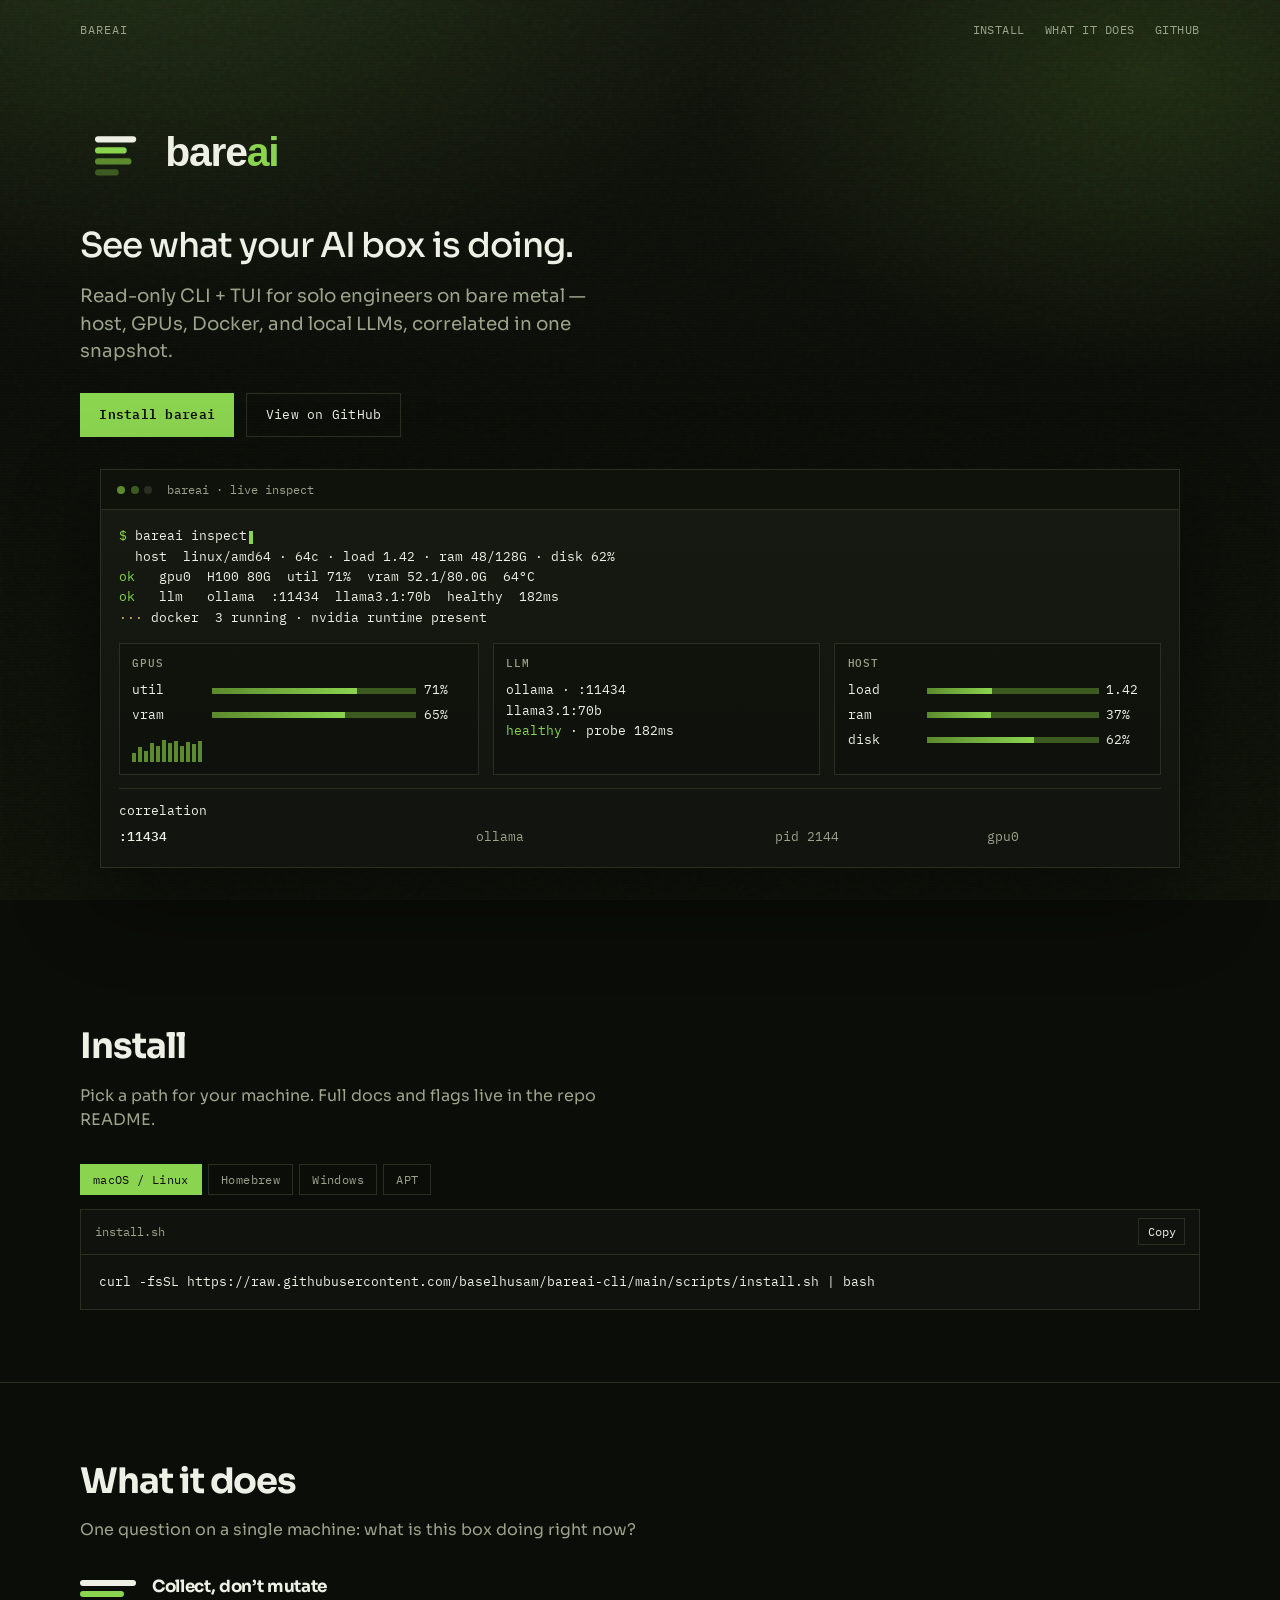
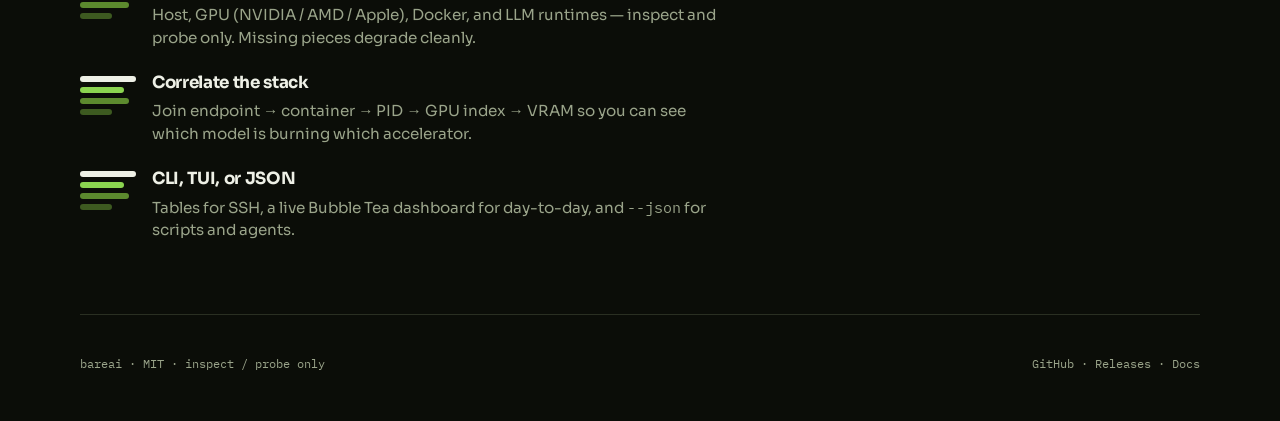
==== docs/site/index.html @ 4093bf91 "Split the long README into focused docs guides. Co-authored-by: Cursor <cursoragent@cursor.com>" ====
<!DOCTYPE html>
<html lang="en">
<head>
  <meta charset="utf-8">
  <meta name="viewport" content="width=device-width, initial-scale=1">
  <title>bareai — inspect your AI box</title>
  <meta name="description" content="CLI + TUI for solo AI engineers inspecting bare-metal AI infrastructure: host, GPUs, Docker, and local LLM runtimes — correlated, read-only, scriptable.">
  <meta name="theme-color" content="#0b0d08">
  <link rel="icon" href="assets/favicon-32.svg" type="image/svg+xml">
  <link rel="apple-touch-icon" href="assets/app-icon.svg">
  <meta property="og:title" content="bareai">
  <meta property="og:description" content="Read-only CLI + TUI for host, GPUs, Docker, and local LLMs on one bare-metal box.">
  <meta property="og:image" content="https://baselhusam.github.io/bareai-cli/site/assets/banner-social.svg">
  <meta property="og:type" content="website">
  <meta name="twitter:card" content="summary_large_image">
  <link rel="preconnect" href="https://fonts.googleapis.com">
  <link rel="preconnect" href="https://fonts.gstatic.com" crossorigin>
  <link href="https://fonts.googleapis.com/css2?family=IBM+Plex+Mono:wght@400;500&family=Sora:wght@500;700&display=swap" rel="stylesheet">
  <link rel="stylesheet" href="styles.css">
</head>
<body>
  <div class="atmosphere" aria-hidden="true"></div>
  <div class="scanlines" aria-hidden="true"></div>

  <header class="hero">
    <div class="wrap">
      <div class="top reveal reveal-d1">
        <span class="top-label mono">bareai</span>
        <nav aria-label="Primary">
          <a href="#install">Install</a>
          <a href="#what">What it does</a>
          <a href="https://github.com/baselhusam/bareai-cli">GitHub</a>
        </nav>
      </div>

      <div class="hero-copy">
        <a class="hero-brand reveal reveal-d2" href="./" aria-label="bareai home">
          <img src="assets/logo-horizontal.svg" alt="bareai" width="320" height="85">
        </a>
        <h1 class="reveal reveal-d3">See what your AI box is doing.</h1>
        <p class="lede reveal reveal-d3">
          Read-only CLI + TUI for solo engineers on bare metal —
          host, GPUs, Docker, and local LLMs, correlated in one snapshot.
        </p>
        <div class="cta-row reveal reveal-d4">
          <a class="btn btn-primary" href="#install">Install bareai</a>
          <a class="btn btn-ghost" href="https://github.com/baselhusam/bareai-cli">View on GitHub</a>
        </div>
      </div>
    </div>

    <div class="stage reveal reveal-d4" aria-label="Product preview">
      <div class="terminal">
        <div class="terminal-bar">
          <div class="dots" aria-hidden="true"><span></span><span></span><span></span></div>
          <span class="title">bareai · live inspect</span>
        </div>
        <div class="terminal-body">
          <div class="term-line"><span class="prompt">$</span> bareai inspect<span class="cursor" aria-hidden="true"></span></div>
          <div class="term-line dim">  host  linux/amd64 · 64c · load 1.42 · ram 48/128G · disk 62%</div>
          <div class="term-line"><span class="ok">ok</span>   gpu0  H100 80G  util 71%  vram 52.1/80.0G  64°C</div>
          <div class="term-line"><span class="ok">ok</span>   llm   ollama  :11434  llama3.1:70b  healthy  182ms</div>
          <div class="term-line"><span class="warn">···</span> docker  3 running · nvidia runtime present</div>

          <div class="term-grid">
            <div class="pane">
              <h3>GPUs</h3>
              <div class="bar-row"><span>util</span><div class="bar-track"><span class="bar-fill" style="--w:71%"></span></div><span>71%</span></div>
              <div class="bar-row"><span>vram</span><div class="bar-track"><span class="bar-fill" style="--w:65%"></span></div><span>65%</span></div>
              <div class="spark" aria-hidden="true">
                <i style="--h:35%;--d:0s"></i><i style="--h:55%;--d:.1s"></i><i style="--h:42%;--d:.2s"></i>
                <i style="--h:70%;--d:.3s"></i><i style="--h:60%;--d:.4s"></i><i style="--h:80%;--d:.5s"></i>
                <i style="--h:68%;--d:.6s"></i><i style="--h:75%;--d:.7s"></i><i style="--h:58%;--d:.8s"></i>
                <i style="--h:72%;--d:.9s"></i><i style="--h:64%;--d:1s"></i><i style="--h:78%;--d:1.1s"></i>
              </div>
            </div>
            <div class="pane">
              <h3>LLM</h3>
              <div class="term-line">ollama · :11434</div>
              <div class="term-line dim">llama3.1:70b</div>
              <div class="term-line"><span class="ok">healthy</span> · probe 182ms</div>
            </div>
            <div class="pane">
              <h3>Host</h3>
              <div class="bar-row"><span>load</span><div class="bar-track"><span class="bar-fill" style="--w:38%"></span></div><span>1.42</span></div>
              <div class="bar-row"><span>ram</span><div class="bar-track"><span class="bar-fill" style="--w:37%"></span></div><span>37%</span></div>
              <div class="bar-row"><span>disk</span><div class="bar-track"><span class="bar-fill" style="--w:62%"></span></div><span>62%</span></div>
            </div>
          </div>

          <div class="corr">
            <div class="term-line dim" style="margin-bottom:0.35rem">correlation</div>
            <div class="corr-row">
              <strong>:11434</strong>
              <span>ollama</span>
              <span>pid 2144</span>
              <span>gpu0</span>
            </div>
          </div>
        </div>
      </div>
    </div>
  </header>

  <main>
    <section id="install">
      <div class="wrap">
        <div class="section-head">
          <h2>Install</h2>
          <p>Pick a path for your machine. Full docs and flags live in the repo README.</p>
        </div>

        <div class="install-tabs" role="tablist" aria-label="Install method">
          <button type="button" role="tab" id="tab-curl" aria-controls="panel-curl" aria-selected="true">macOS / Linux</button>
          <button type="button" role="tab" id="tab-brew" aria-controls="panel-brew" aria-selected="false">Homebrew</button>
          <button type="button" role="tab" id="tab-winget" aria-controls="panel-winget" aria-selected="false">Windows</button>
          <button type="button" role="tab" id="tab-apt" aria-controls="panel-apt" aria-selected="false">APT</button>
        </div>

        <div class="install-panel active" role="tabpanel" id="panel-curl" aria-labelledby="tab-curl">
          <div class="toolbar">
            <span>install.sh</span>
            <button type="button" class="copy-btn">Copy</button>
          </div>
          <pre>curl -fsSL https://raw.githubusercontent.com/baselhusam/bareai-cli/main/scripts/install.sh | bash</pre>
        </div>

        <div class="install-panel" role="tabpanel" id="panel-brew" aria-labelledby="tab-brew" hidden>
          <div class="toolbar">
            <span>Homebrew</span>
            <button type="button" class="copy-btn">Copy</button>
          </div>
          <pre>brew tap baselhusam/tap
brew install bareai</pre>
        </div>

        <div class="install-panel" role="tabpanel" id="panel-winget" aria-labelledby="tab-winget" hidden>
          <div class="toolbar">
            <span>winget</span>
            <button type="button" class="copy-btn">Copy</button>
          </div>
          <pre>winget install baselhusam.bareai</pre>
        </div>

        <div class="install-panel" role="tabpanel" id="panel-apt" aria-labelledby="tab-apt" hidden>
          <div class="toolbar">
            <span>Debian / Ubuntu</span>
            <button type="button" class="copy-btn">Copy</button>
          </div>
          <pre>curl -1sLf 'https://dl.cloudsmith.io/public/baselhusam/bareai/cfg/setup/deb.sh' | sudo bash
sudo apt update && sudo apt install bareai</pre>
        </div>
      </div>
    </section>

    <section id="what">
      <div class="wrap">
        <div class="section-head">
          <h2>What it does</h2>
          <p>One question on a single machine: what is this box doing right now?</p>
        </div>
        <ul class="feature-list">
          <li>
            <div class="signal" aria-hidden="true"><span></span><span></span><span></span><span></span></div>
            <div>
              <h3>Collect, don’t mutate</h3>
              <p>Host, GPU (NVIDIA / AMD / Apple), Docker, and LLM runtimes — inspect and probe only. Missing pieces degrade cleanly.</p>
            </div>
          </li>
          <li>
            <div class="signal" aria-hidden="true"><span></span><span></span><span></span><span></span></div>
            <div>
              <h3>Correlate the stack</h3>
              <p>Join endpoint → container → PID → GPU index → VRAM so you can see which model is burning which accelerator.</p>
            </div>
          </li>
          <li>
            <div class="signal" aria-hidden="true"><span></span><span></span><span></span><span></span></div>
            <div>
              <h3>CLI, TUI, or JSON</h3>
              <p>Tables for SSH, a live Bubble Tea dashboard for day-to-day, and <code class="mono">--json</code> for scripts and agents.</p>
            </div>
          </li>
        </ul>
      </div>
    </section>
  </main>

  <footer class="wrap footer">
    <span>bareai · MIT · inspect / probe only</span>
    <span>
      <a href="https://github.com/baselhusam/bareai-cli">GitHub</a>
      ·
      <a href="https://github.com/baselhusam/bareai-cli/releases">Releases</a>
      ·
      <a href="https://github.com/baselhusam/bareai-cli/blob/main/README.md">Docs</a>
    </span>
  </footer>

  <script>
    (function () {
      var tabs = Array.prototype.slice.call(document.querySelectorAll('.install-tabs [role="tab"]'));
      var panels = Array.prototype.slice.call(document.querySelectorAll('.install-panel'));

      function select(id) {
        tabs.forEach(function (tab) {
          var on = tab.id === id;
          tab.setAttribute('aria-selected', on ? 'true' : 'false');
        });
        panels.forEach(function (panel) {
          var on = panel.getAttribute('aria-labelledby') === id;
          panel.classList.toggle('active', on);
          if (on) panel.removeAttribute('hidden');
          else panel.setAttribute('hidden', '');
        });
      }

      tabs.forEach(function (tab) {
        tab.addEventListener('click', function () { select(tab.id); });
      });

      document.querySelectorAll('.copy-btn').forEach(function (btn) {
        btn.addEventListener('click', async function () {
          var panel = btn.closest('.install-panel');
          var pre = panel ? panel.querySelector('pre') : null;
          var text = pre ? pre.textContent.trim() : '';
          try {
            await navigator.clipboard.writeText(text);
            btn.dataset.copied = 'true';
            btn.textContent = 'Copied';
            setTimeout(function () {
              btn.dataset.copied = 'false';
              btn.textContent = 'Copy';
            }, 1400);
          } catch (_) {
            btn.textContent = 'Select & copy';
          }
        });
      });
    })();
  </script>
</body>
</html>
---- docs/site/styles.css ----
:root {
  --ink: #0b0d08;
  --surface: #12140f;
  --panel: #181b13;
  --border: #2a2f22;
  --text: #eef0e6;
  --muted: #9aa48a;
  --accent: #8bd450;
  --accent-mid: #5c8a2e;
  --accent-deep: #3d5a20;
  --font-display: "Sora", "Segoe UI", sans-serif;
  --font-mono: "IBM Plex Mono", "SFMono-Regular", Consolas, monospace;
  --max: 1120px;
  --ease: cubic-bezier(0.22, 1, 0.36, 1);
}

*,
*::before,
*::after {
  box-sizing: border-box;
}

html {
  scroll-behavior: smooth;
}

body {
  margin: 0;
  min-height: 100vh;
  color: var(--text);
  font-family: var(--font-display);
  background: var(--ink);
  line-height: 1.5;
  -webkit-font-smoothing: antialiased;
}

a {
  color: inherit;
  text-decoration: none;
}

code,
.mono {
  font-family: var(--font-mono);
}

/* Atmosphere */
.atmosphere {
  position: fixed;
  inset: 0;
  z-index: -1;
  pointer-events: none;
  background:
    radial-gradient(1200px 700px at 12% -10%, rgba(139, 212, 80, 0.14), transparent 55%),
    radial-gradient(900px 600px at 90% 8%, rgba(61, 90, 32, 0.35), transparent 50%),
    linear-gradient(180deg, #10130c 0%, var(--ink) 42%, #0e120a 100%);
}

.atmosphere::after {
  content: "";
  position: absolute;
  inset: 0;
  opacity: 0.35;
  background-image: url("data:image/svg+xml,%3Csvg viewBox='0 0 200 200' xmlns='http://www.w3.org/2000/svg'%3E%3Cfilter id='n'%3E%3CfeTurbulence type='fractalNoise' baseFrequency='0.85' numOctaves='3' stitchTiles='stitch'/%3E%3C/filter%3E%3Crect width='100%25' height='100%25' filter='url(%23n)' opacity='0.55'/%3E%3C/svg%3E");
  mix-blend-mode: soft-light;
}

.scanlines {
  position: fixed;
  inset: 0;
  z-index: -1;
  pointer-events: none;
  opacity: 0.04;
  background: repeating-linear-gradient(
    to bottom,
    transparent 0,
    transparent 2px,
    rgba(238, 240, 230, 0.5) 3px
  );
}

.wrap {
  width: min(100% - 2.5rem, var(--max));
  margin-inline: auto;
}

/* Nav */
.top {
  display: flex;
  align-items: center;
  justify-content: space-between;
  padding: 1.25rem 0 0;
}

.top nav {
  display: flex;
  gap: 1.25rem;
  font-family: var(--font-mono);
  font-size: 0.78rem;
  letter-spacing: 0.04em;
  text-transform: uppercase;
  color: var(--muted);
}

.top nav a:hover {
  color: var(--accent);
}

.top-label {
  font-size: 0.78rem;
  letter-spacing: 0.08em;
  text-transform: uppercase;
  color: var(--muted);
}

/* Hero */
.hero {
  min-height: min(100vh, 920px);
  display: grid;
  grid-template-rows: auto 1fr;
  padding-bottom: 2rem;
}

.hero-copy {
  padding: clamp(2.5rem, 8vh, 5.5rem) 0 2rem;
  max-width: 40rem;
}

.hero-brand {
  display: inline-block;
  margin-bottom: 1.35rem;
}

.hero-brand img {
  display: block;
  width: min(100%, 320px);
  height: auto;
}

.hero-copy h1 {
  margin: 0 0 1rem;
  font-size: clamp(1.55rem, 3.4vw, 2.15rem);
  font-weight: 500;
  letter-spacing: -0.03em;
  line-height: 1.2;
  color: var(--text);
}

.hero-copy .lede {
  margin: 0 0 1.75rem;
  color: var(--muted);
  font-size: clamp(1rem, 2vw, 1.15rem);
  max-width: 32rem;
}

.cta-row {
  display: flex;
  flex-wrap: wrap;
  gap: 0.75rem;
}

.btn {
  display: inline-flex;
  align-items: center;
  justify-content: center;
  gap: 0.5rem;
  min-height: 2.75rem;
  padding: 0.7rem 1.15rem;
  border: 1px solid transparent;
  font-family: var(--font-mono);
  font-size: 0.82rem;
  letter-spacing: 0.02em;
  cursor: pointer;
  transition: transform 160ms var(--ease), background 160ms var(--ease), border-color 160ms var(--ease);
}

.btn:hover {
  transform: translateY(-1px);
}

.btn-primary {
  background: var(--accent);
  color: var(--ink);
  font-weight: 600;
}

.btn-primary:hover {
  background: #9adf5f;
}

.btn-ghost {
  background: transparent;
  border-color: var(--border);
  color: var(--text);
}

.btn-ghost:hover {
  border-color: var(--accent-mid);
  color: var(--accent);
}

/* Terminal stage — dominant product visual */
.stage {
  position: relative;
  margin: 0 calc(50% - 50vw);
  width: 100vw;
  padding: 0 clamp(1.25rem, 4vw, 2.5rem) 3rem;
}

.terminal {
  width: min(100%, 1080px);
  margin: 0 auto;
  border: 1px solid var(--border);
  background:
    linear-gradient(180deg, rgba(24, 27, 19, 0.95), rgba(18, 20, 15, 0.98));
  overflow: hidden;
  box-shadow: 0 30px 80px rgba(0, 0, 0, 0.45);
}

.terminal-bar {
  display: flex;
  align-items: center;
  gap: 0.55rem;
  padding: 0.7rem 1rem;
  border-bottom: 1px solid var(--border);
  background: rgba(11, 13, 8, 0.65);
  font-family: var(--font-mono);
  font-size: 0.72rem;
  color: var(--muted);
}

.terminal-bar .dots {
  display: flex;
  gap: 0.35rem;
}

.terminal-bar .dots span {
  width: 8px;
  height: 8px;
  border-radius: 50%;
  background: var(--border);
}

.terminal-bar .dots span:nth-child(1) { background: #5c8a2e; }
.terminal-bar .dots span:nth-child(2) { background: #3d5a20; }
.terminal-bar .dots span:nth-child(3) { background: #2a2f22; }

.terminal-bar .title {
  margin-left: 0.35rem;
}

.terminal-body {
  padding: 1rem 1.1rem 1.25rem;
  font-family: var(--font-mono);
  font-size: clamp(0.68rem, 1.35vw, 0.82rem);
  line-height: 1.55;
  color: var(--text);
  overflow-x: auto;
}

.term-line {
  white-space: pre;
}

.term-line .prompt {
  color: var(--accent);
}

.term-line .dim {
  color: var(--muted);
}

.term-line .ok {
  color: var(--accent);
}

.term-line .warn {
  color: #d4b85a;
}

.term-grid {
  display: grid;
  grid-template-columns: 1.1fr 1fr 1fr;
  gap: 0.85rem;
  margin-top: 0.9rem;
}

.pane {
  border: 1px solid var(--border);
  padding: 0.7rem 0.8rem;
  min-width: 0;
  background: rgba(11, 13, 8, 0.35);
}

.pane h3 {
  margin: 0 0 0.55rem;
  font-size: 0.68rem;
  font-weight: 500;
  letter-spacing: 0.08em;
  text-transform: uppercase;
  color: var(--muted);
}

.bar-row {
  display: grid;
  grid-template-columns: 4.5rem 1fr 2.6rem;
  gap: 0.45rem;
  align-items: center;
  margin: 0.28rem 0;
}

.bar-track {
  height: 6px;
  background: var(--accent-deep);
  overflow: hidden;
}

.bar-fill {
  display: block;
  height: 100%;
  width: var(--w, 40%);
  background: linear-gradient(90deg, var(--accent-mid), var(--accent));
  transform-origin: left center;
  animation: fill-in 1.1s var(--ease) both;
}

.spark {
  display: flex;
  align-items: flex-end;
  gap: 2px;
  height: 28px;
  margin-top: 0.55rem;
}

.spark i {
  display: block;
  width: 4px;
  background: var(--accent-mid);
  height: var(--h, 40%);
  animation: pulse-bar 2.4s var(--ease) infinite;
  animation-delay: var(--d, 0s);
}

.corr {
  margin-top: 0.85rem;
  border-top: 1px solid var(--border);
  padding-top: 0.75rem;
}

.corr-row {
  display: grid;
  grid-template-columns: 1.2fr 1fr 0.7fr 0.6fr;
  gap: 0.5rem;
  color: var(--muted);
}

.corr-row strong {
  color: var(--text);
  font-weight: 500;
}

.cursor {
  display: inline-block;
  width: 0.55ch;
  height: 1.05em;
  margin-left: 2px;
  background: var(--accent);
  vertical-align: text-bottom;
  animation: blink 1.05s steps(1) infinite;
}

/* Sections */
section {
  padding: 4.5rem 0;
}

section + section {
  border-top: 1px solid var(--border);
}

.section-head {
  max-width: 36rem;
  margin-bottom: 2rem;
}

.section-head h2 {
  margin: 0 0 0.65rem;
  font-size: clamp(1.6rem, 3.5vw, 2.2rem);
  letter-spacing: -0.03em;
}

.section-head p {
  margin: 0;
  color: var(--muted);
}

.install-tabs {
  display: flex;
  flex-wrap: wrap;
  gap: 0.4rem;
  margin-bottom: 0.85rem;
}

.install-tabs button {
  appearance: none;
  border: 1px solid var(--border);
  background: transparent;
  color: var(--muted);
  font-family: var(--font-mono);
  font-size: 0.75rem;
  letter-spacing: 0.03em;
  padding: 0.45rem 0.75rem;
  cursor: pointer;
}

.install-tabs button[aria-selected="true"] {
  color: var(--ink);
  background: var(--accent);
  border-color: var(--accent);
}

.install-panel {
  display: none;
  border: 1px solid var(--border);
  background: rgba(18, 20, 15, 0.85);
}

.install-panel.active {
  display: block;
}

.install-panel .toolbar {
  display: flex;
  justify-content: space-between;
  align-items: center;
  gap: 1rem;
  padding: 0.55rem 0.85rem;
  border-bottom: 1px solid var(--border);
  font-family: var(--font-mono);
  font-size: 0.72rem;
  color: var(--muted);
}

.install-panel pre {
  margin: 0;
  padding: 1rem 1.1rem 1.15rem;
  overflow-x: auto;
  font-family: var(--font-mono);
  font-size: 0.84rem;
  color: var(--text);
  white-space: pre-wrap;
  word-break: break-word;
}

.copy-btn {
  border: 1px solid var(--border);
  background: transparent;
  color: var(--text);
  font-family: var(--font-mono);
  font-size: 0.72rem;
  padding: 0.3rem 0.55rem;
  cursor: pointer;
}

.copy-btn:hover,
.copy-btn[data-copied="true"] {
  border-color: var(--accent-mid);
  color: var(--accent);
}

.feature-list {
  list-style: none;
  margin: 0;
  padding: 0;
  display: grid;
  gap: 1.25rem;
}

.feature-list li {
  display: grid;
  grid-template-columns: 3.5rem 1fr;
  gap: 1rem;
  align-items: start;
  max-width: 40rem;
}

.signal {
  width: 3.5rem;
  display: grid;
  gap: 5px;
  padding-top: 0.35rem;
}

.signal span {
  display: block;
  height: 6px;
  border-radius: 99px;
  background: var(--accent-deep);
}

.signal span:nth-child(1) { width: 100%; background: var(--text); }
.signal span:nth-child(2) { width: 78%; background: var(--accent); }
.signal span:nth-child(3) { width: 88%; background: var(--accent-mid); }
.signal span:nth-child(4) { width: 58%; background: var(--accent-deep); }

.feature-list h3 {
  margin: 0 0 0.3rem;
  font-size: 1.05rem;
  letter-spacing: -0.02em;
}

.feature-list p {
  margin: 0;
  color: var(--muted);
  font-size: 0.95rem;
}

.footer {
  padding: 2.5rem 0 3rem;
  border-top: 1px solid var(--border);
  display: flex;
  flex-wrap: wrap;
  justify-content: space-between;
  gap: 1rem;
  font-family: var(--font-mono);
  font-size: 0.75rem;
  color: var(--muted);
}

.footer a:hover {
  color: var(--accent);
}

/* Motion */
.reveal {
  opacity: 0;
  transform: translateY(14px);
  animation: rise 0.8s var(--ease) forwards;
}

.reveal-d1 { animation-delay: 0.05s; }
.reveal-d2 { animation-delay: 0.18s; }
.reveal-d3 { animation-delay: 0.32s; }
.reveal-d4 { animation-delay: 0.48s; }

@keyframes rise {
  to {
    opacity: 1;
    transform: none;
  }
}

@keyframes blink {
  50% { opacity: 0; }
}

@keyframes fill-in {
  from { transform: scaleX(0); }
  to { transform: scaleX(1); }
}

@keyframes pulse-bar {
  0%, 100% { opacity: 0.55; transform: scaleY(0.85); }
  50% { opacity: 1; transform: scaleY(1); }
}

@media (max-width: 820px) {
  .term-grid {
    grid-template-columns: 1fr;
  }

  .corr-row {
    grid-template-columns: 1fr 1fr;
  }

  .top nav {
    gap: 0.85rem;
  }
}

@media (max-width: 560px) {
  .wrap {
    width: min(100% - 1.5rem, var(--max));
  }

  .top nav a:nth-child(2) {
    display: none;
  }

  .feature-list li {
    grid-template-columns: 1fr;
    gap: 0.55rem;
  }
}

@media (prefers-reduced-motion: reduce) {
  html { scroll-behavior: auto; }

  .reveal,
  .bar-fill,
  .spark i,
  .cursor {
    animation: none !important;
  }

  .reveal {
    opacity: 1;
    transform: none;
  }
}
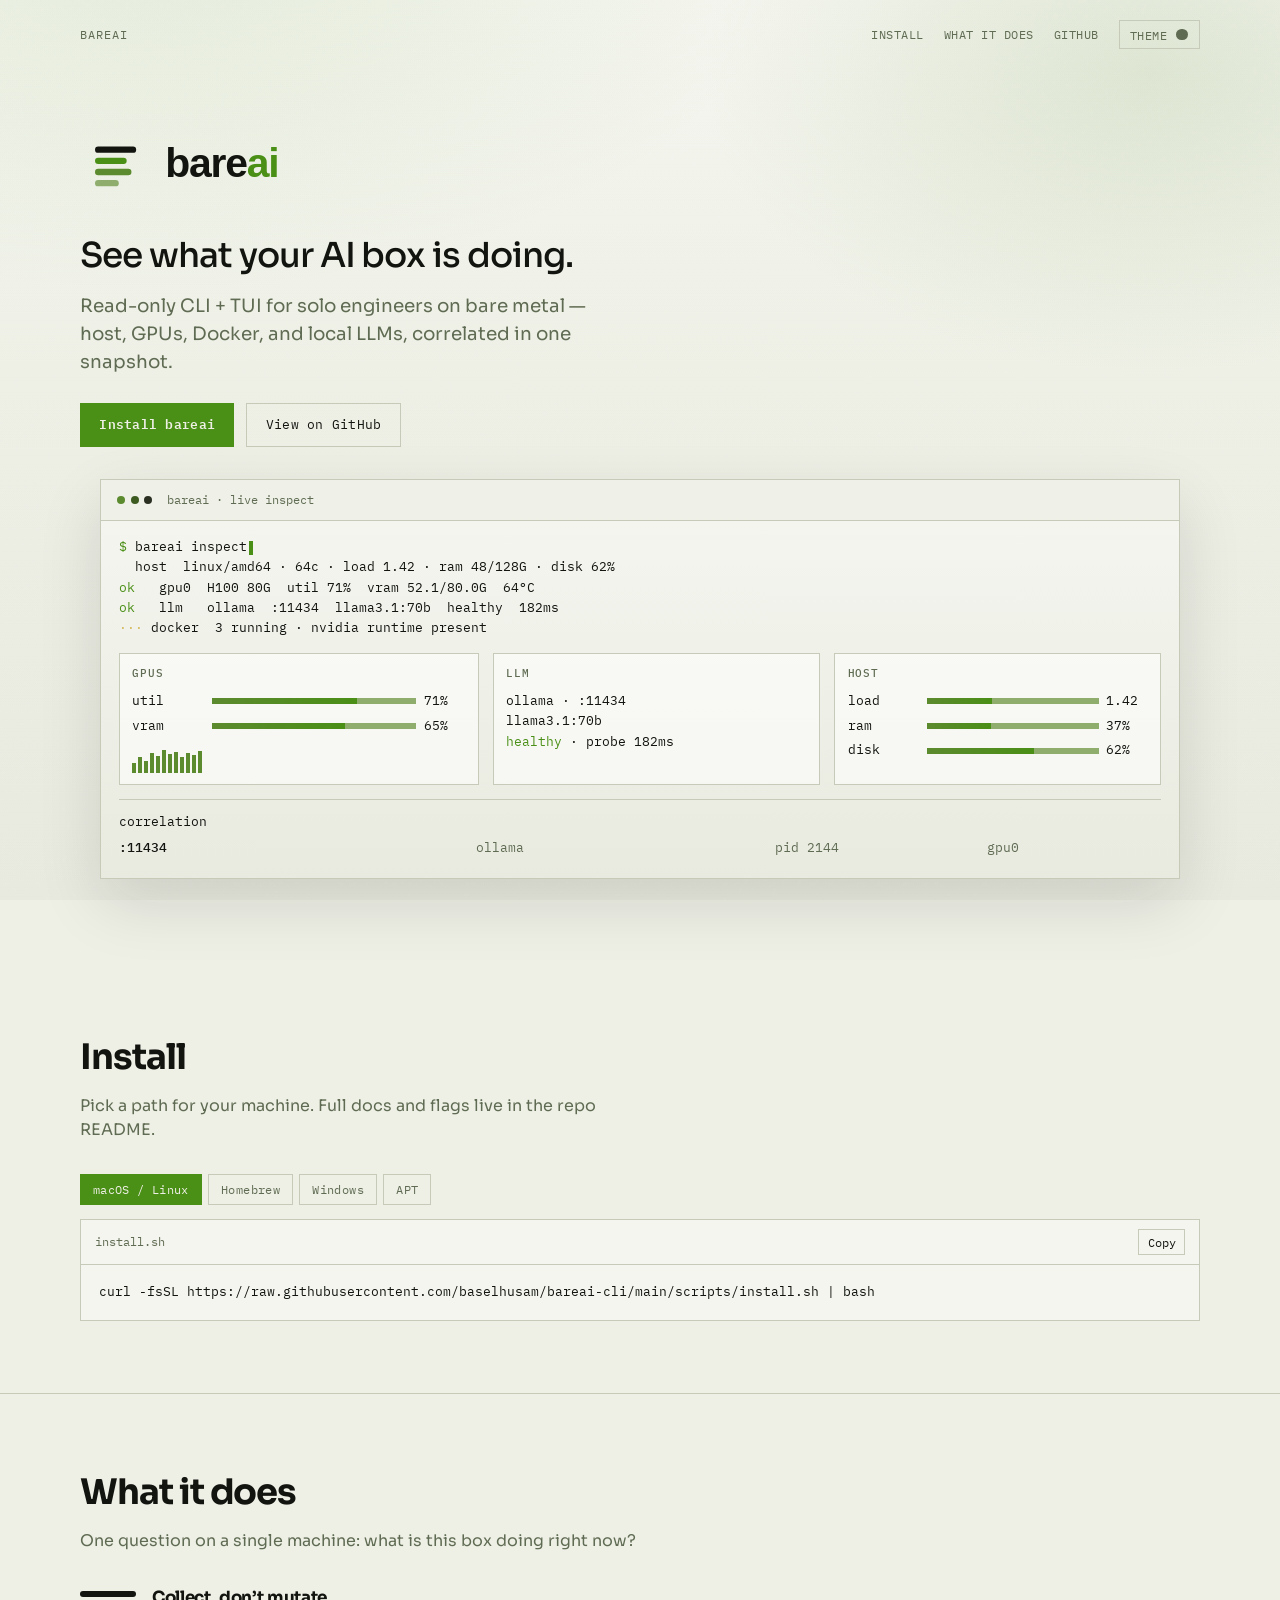
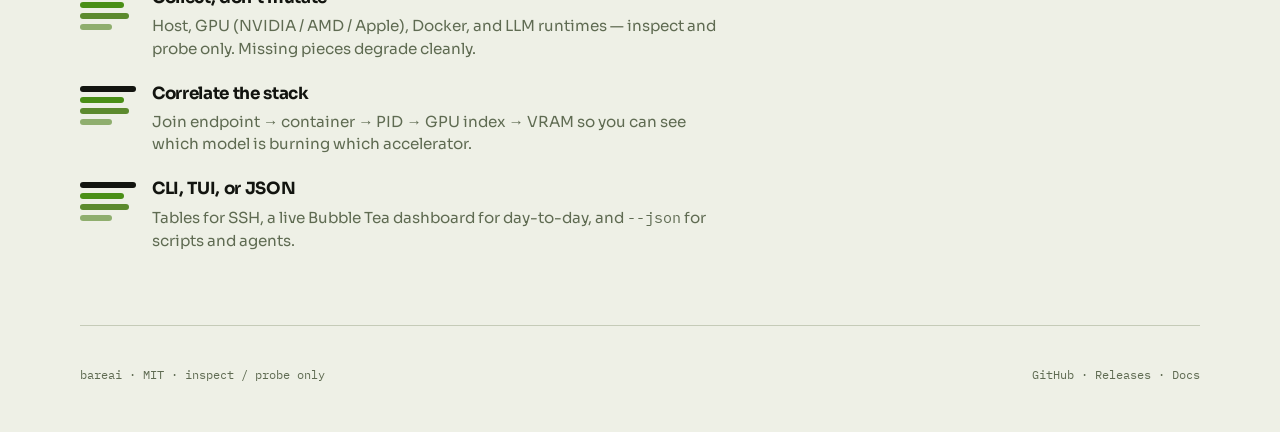
==== commit ecafe53d: "Add dark/light theme toggle to the GitHub Pages site. Let visitors switch themes from the nav, persi" ====
--- a/docs/site/index.html
+++ b/docs/site/index.html
@@ -5,7 +5,15 @@
   <meta name="viewport" content="width=device-width, initial-scale=1">
   <title>bareai — inspect your AI box</title>
   <meta name="description" content="CLI + TUI for solo AI engineers inspecting bare-metal AI infrastructure: host, GPUs, Docker, and local LLM runtimes — correlated, read-only, scriptable.">
-  <meta name="theme-color" content="#0b0d08">
+  <meta name="theme-color" content="#0b0d08" id="theme-color">
+  <script>
+    (function () {
+      var stored = localStorage.getItem('bareai-theme');
+      var theme = stored || (window.matchMedia('(prefers-color-scheme: light)').matches ? 'light' : 'dark');
+      document.documentElement.dataset.theme = theme;
+      document.getElementById('theme-color').content = theme === 'light' ? '#eef0e6' : '#0b0d08';
+    })();
+  </script>
   <link rel="icon" href="assets/favicon-32.svg" type="image/svg+xml">
   <link rel="apple-touch-icon" href="assets/app-icon.svg">
   <meta property="og:title" content="bareai">
@@ -30,12 +38,17 @@
           <a href="#install">Install</a>
           <a href="#what">What it does</a>
           <a href="https://github.com/baselhusam/bareai-cli">GitHub</a>
+          <button type="button" class="theme-toggle" id="theme-toggle" aria-label="Switch to light theme">
+            <span class="theme-toggle-label">Theme</span>
+            <span class="theme-toggle-icon" aria-hidden="true"></span>
+          </button>
         </nav>
       </div>
 
       <div class="hero-copy">
         <a class="hero-brand reveal reveal-d2" href="./" aria-label="bareai home">
-          <img src="assets/logo-horizontal.svg" alt="bareai" width="320" height="85">
+          <img class="logo-dark" src="assets/logo-horizontal.svg" alt="bareai" width="320" height="85">
+          <img class="logo-light" src="assets/logo-horizontal-light.svg" alt="bareai" width="320" height="85">
         </a>
         <h1 class="reveal reveal-d3">See what your AI box is doing.</h1>
         <p class="lede reveal reveal-d3">
@@ -199,6 +212,24 @@
 
   <script>
     (function () {
+      var root = document.documentElement;
+      var themeMeta = document.getElementById('theme-color');
+      var themeBtn = document.getElementById('theme-toggle');
+
+      function applyTheme(theme) {
+        root.dataset.theme = theme;
+        themeMeta.content = theme === 'light' ? '#eef0e6' : '#0b0d08';
+        themeBtn.setAttribute('aria-label', theme === 'light' ? 'Switch to dark theme' : 'Switch to light theme');
+        themeBtn.dataset.theme = theme;
+        localStorage.setItem('bareai-theme', theme);
+      }
+
+      themeBtn.addEventListener('click', function () {
+        applyTheme(root.dataset.theme === 'light' ? 'dark' : 'light');
+      });
+
+      applyTheme(root.dataset.theme || 'dark');
+
       var tabs = Array.prototype.slice.call(document.querySelectorAll('.install-tabs [role="tab"]'));
       var panels = Array.prototype.slice.call(document.querySelectorAll('.install-panel'));
 
--- a/docs/site/styles.css
+++ b/docs/site/styles.css
@@ -1,4 +1,5 @@
-:root {
+:root,
+[data-theme="dark"] {
   --ink: #0b0d08;
   --surface: #12140f;
   --panel: #181b13;
@@ -12,6 +13,20 @@
   --font-mono: "IBM Plex Mono", "SFMono-Regular", Consolas, monospace;
   --max: 1120px;
   --ease: cubic-bezier(0.22, 1, 0.36, 1);
+  color-scheme: dark;
+}
+
+[data-theme="light"] {
+  --ink: #eef0e6;
+  --surface: #e3e6d9;
+  --panel: #f5f6f0;
+  --border: #c5cbb8;
+  --text: #12140f;
+  --muted: #5f6b52;
+  --accent: #4a8f16;
+  --accent-mid: #5c8a2e;
+  --accent-deep: #8fae6e;
+  color-scheme: light;
 }
 
 *,
@@ -63,6 +78,21 @@
   opacity: 0.35;
   background-image: url("data:image/svg+xml,%3Csvg viewBox='0 0 200 200' xmlns='http://www.w3.org/2000/svg'%3E%3Cfilter id='n'%3E%3CfeTurbulence type='fractalNoise' baseFrequency='0.85' numOctaves='3' stitchTiles='stitch'/%3E%3C/filter%3E%3Crect width='100%25' height='100%25' filter='url(%23n)' opacity='0.55'/%3E%3C/svg%3E");
   mix-blend-mode: soft-light;
+}
+
+[data-theme="light"] .atmosphere {
+  background:
+    radial-gradient(1200px 700px at 12% -10%, rgba(74, 143, 22, 0.1), transparent 55%),
+    radial-gradient(900px 600px at 90% 8%, rgba(143, 174, 110, 0.22), transparent 50%),
+    linear-gradient(180deg, #f5f6f0 0%, var(--ink) 42%, #e8eadf 100%);
+}
+
+[data-theme="light"] .atmosphere::after {
+  opacity: 0.18;
+}
+
+[data-theme="light"] .scanlines {
+  opacity: 0.025;
 }
 
 .scanlines {
@@ -94,6 +124,7 @@
 
 .top nav {
   display: flex;
+  align-items: center;
   gap: 1.25rem;
   font-family: var(--font-mono);
   font-size: 0.78rem;
@@ -104,6 +135,80 @@
 
 .top nav a:hover {
   color: var(--accent);
+}
+
+.theme-toggle {
+  appearance: none;
+  display: inline-flex;
+  align-items: center;
+  gap: 0.45rem;
+  border: 1px solid var(--border);
+  background: transparent;
+  color: var(--muted);
+  font-family: var(--font-mono);
+  font-size: 0.78rem;
+  letter-spacing: 0.04em;
+  text-transform: uppercase;
+  padding: 0.35rem 0.6rem;
+  cursor: pointer;
+  transition: color 160ms var(--ease), border-color 160ms var(--ease), background 160ms var(--ease);
+}
+
+.theme-toggle:hover {
+  color: var(--accent);
+  border-color: var(--accent-mid);
+}
+
+.theme-toggle-icon {
+  position: relative;
+  width: 0.95rem;
+  height: 0.95rem;
+}
+
+.theme-toggle-icon::before,
+.theme-toggle-icon::after {
+  content: "";
+  position: absolute;
+  inset: 0;
+  border-radius: 50%;
+  transition: opacity 160ms var(--ease), transform 160ms var(--ease);
+}
+
+.theme-toggle-icon::before {
+  border: 1.5px solid currentColor;
+  background: transparent;
+  box-shadow: inset -0.18rem -0.18rem 0 0 currentColor;
+  opacity: 1;
+  transform: scale(1);
+}
+
+.theme-toggle-icon::after {
+  inset: 0.12rem;
+  background: currentColor;
+  opacity: 0;
+  transform: scale(0.65);
+}
+
+[data-theme="light"] .theme-toggle-icon::before {
+  opacity: 0;
+  transform: scale(0.65);
+}
+
+[data-theme="light"] .theme-toggle-icon::after {
+  opacity: 1;
+  transform: scale(1);
+}
+
+.hero-brand .logo-light {
+  display: none;
+}
+
+[data-theme="light"] .hero-brand .logo-dark {
+  display: none;
+}
+
+[data-theme="light"] .hero-brand .logo-light {
+  display: block;
 }
 
 .top-label {
@@ -188,6 +293,10 @@
   background: #9adf5f;
 }
 
+[data-theme="light"] .btn-primary:hover {
+  background: #56a01c;
+}
+
 .btn-ghost {
   background: transparent;
   border-color: var(--border);
@@ -217,6 +326,12 @@
   box-shadow: 0 30px 80px rgba(0, 0, 0, 0.45);
 }
 
+[data-theme="light"] .terminal {
+  background:
+    linear-gradient(180deg, rgba(245, 246, 240, 0.98), rgba(232, 234, 223, 0.98));
+  box-shadow: 0 24px 60px rgba(18, 20, 15, 0.12);
+}
+
 .terminal-bar {
   display: flex;
   align-items: center;
@@ -229,6 +344,10 @@
   color: var(--muted);
 }
 
+[data-theme="light"] .terminal-bar {
+  background: rgba(238, 240, 230, 0.75);
+}
+
 .terminal-bar .dots {
   display: flex;
   gap: 0.35rem;
@@ -290,6 +409,10 @@
   padding: 0.7rem 0.8rem;
   min-width: 0;
   background: rgba(11, 13, 8, 0.35);
+}
+
+[data-theme="light"] .pane {
+  background: rgba(255, 255, 255, 0.55);
 }
 
 .pane h3 {
@@ -425,6 +548,10 @@
   background: rgba(18, 20, 15, 0.85);
 }
 
+[data-theme="light"] .install-panel {
+  background: rgba(245, 246, 240, 0.92);
+}
+
 .install-panel.active {
   display: block;
 }
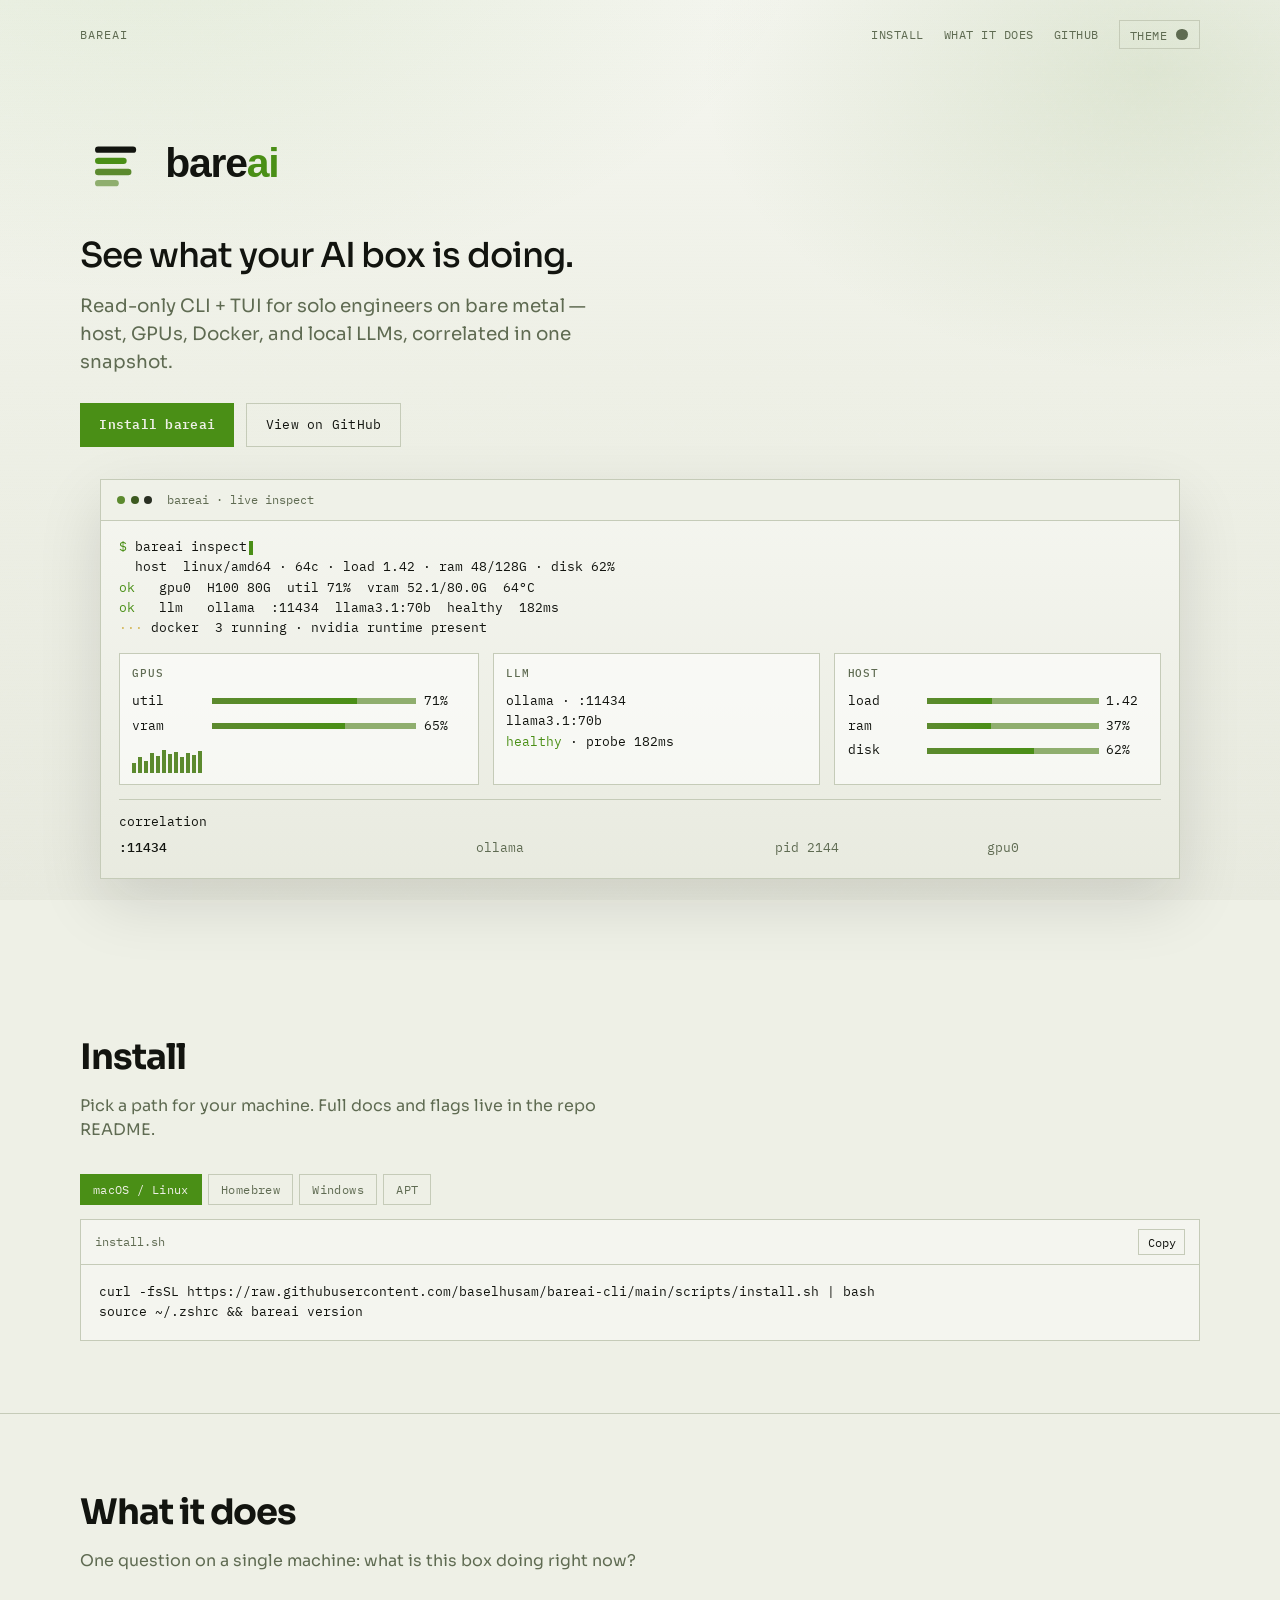
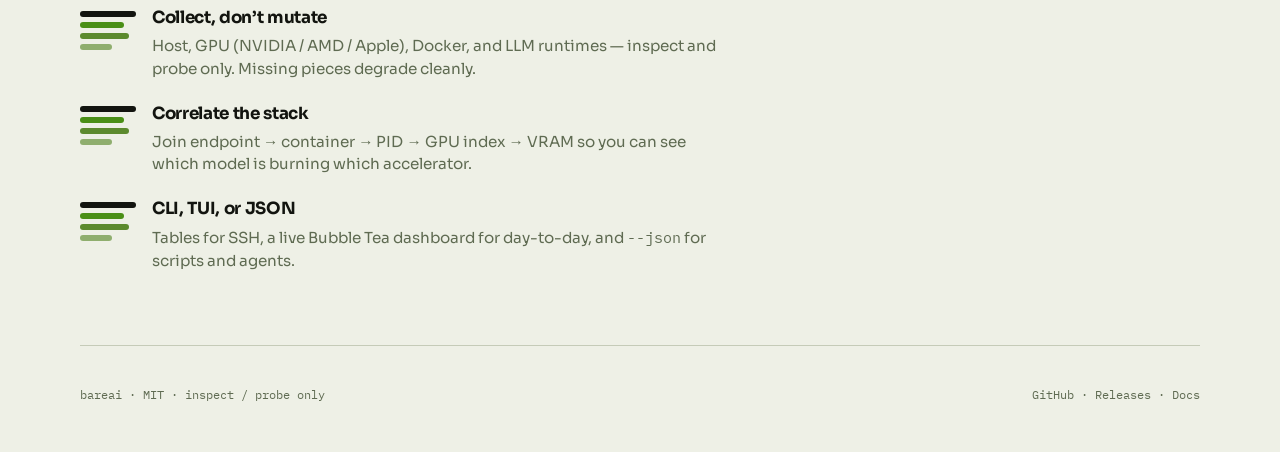
==== commit dc103549: "Document copy-paste install paths including Homebrew trust step. Make README, install guide, website" ====
--- a/docs/site/index.html
+++ b/docs/site/index.html
@@ -135,7 +135,8 @@
             <span>install.sh</span>
             <button type="button" class="copy-btn">Copy</button>
           </div>
-          <pre>curl -fsSL https://raw.githubusercontent.com/baselhusam/bareai-cli/main/scripts/install.sh | bash</pre>
+          <pre>curl -fsSL https://raw.githubusercontent.com/baselhusam/bareai-cli/main/scripts/install.sh | bash
+source ~/.zshrc && bareai version</pre>
         </div>
 
         <div class="install-panel" role="tabpanel" id="panel-brew" aria-labelledby="tab-brew" hidden>
@@ -144,7 +145,9 @@
             <button type="button" class="copy-btn">Copy</button>
           </div>
           <pre>brew tap baselhusam/tap
-brew install bareai</pre>
+brew trust baselhusam/tap
+brew install bareai
+bareai version</pre>
         </div>
 
         <div class="install-panel" role="tabpanel" id="panel-winget" aria-labelledby="tab-winget" hidden>
@@ -152,7 +155,8 @@
             <span>winget</span>
             <button type="button" class="copy-btn">Copy</button>
           </div>
-          <pre>winget install baselhusam.bareai</pre>
+          <pre>winget install baselhusam.bareai
+bareai version</pre>
         </div>
 
         <div class="install-panel" role="tabpanel" id="panel-apt" aria-labelledby="tab-apt" hidden>
@@ -161,7 +165,8 @@
             <button type="button" class="copy-btn">Copy</button>
           </div>
           <pre>curl -1sLf 'https://dl.cloudsmith.io/public/baselhusam/bareai/cfg/setup/deb.sh' | sudo bash
-sudo apt update && sudo apt install bareai</pre>
+sudo apt update && sudo apt install bareai
+bareai version</pre>
         </div>
       </div>
     </section>
